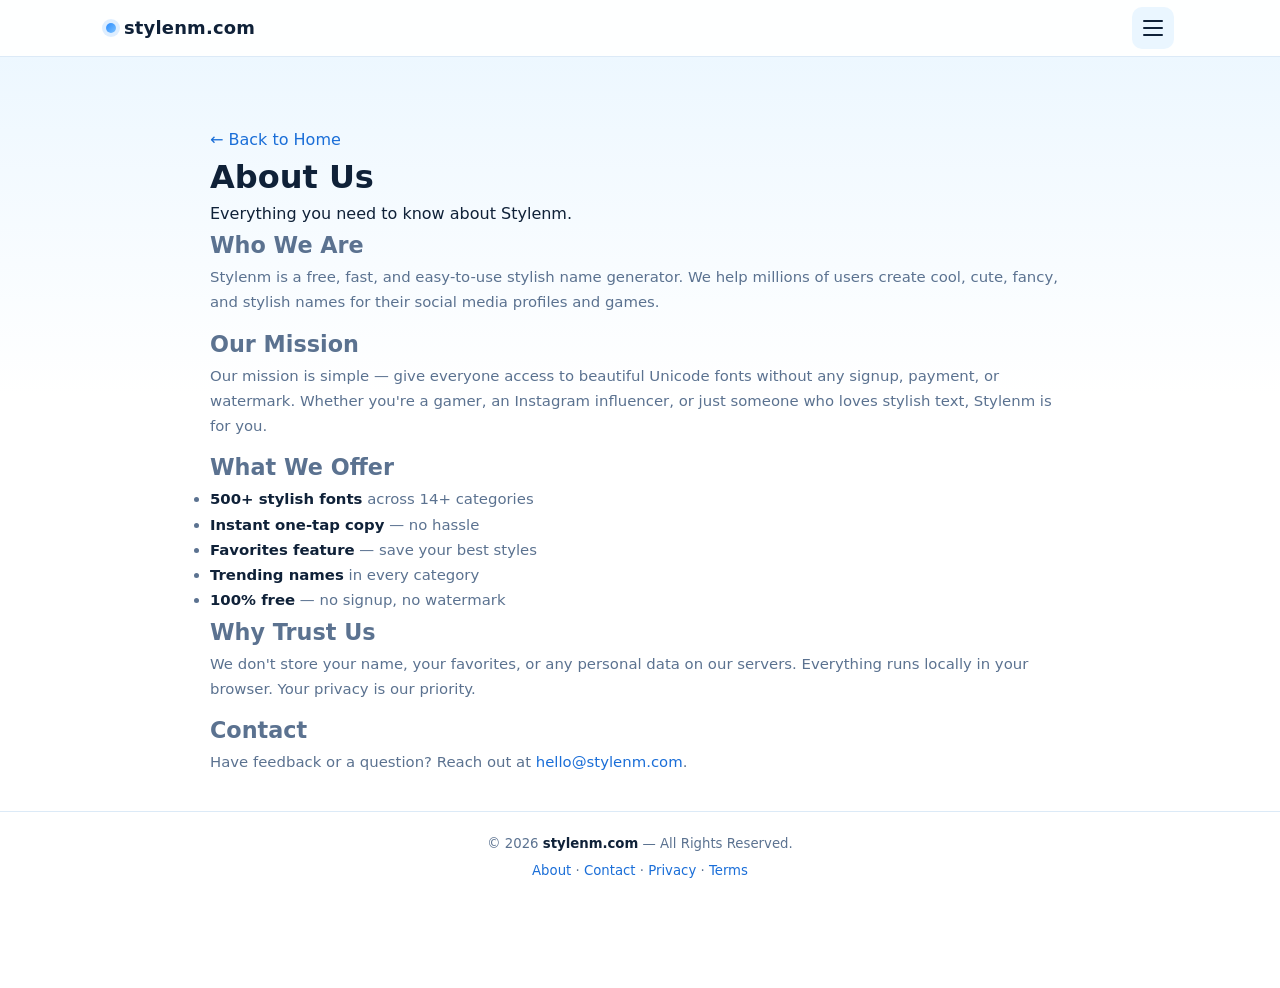
==== about.html @ ccd1859b "Create about.html" ====
<!DOCTYPE html>
<html lang="en">
<head>
<meta charset="UTF-8">
<meta name="viewport" content="width=device-width, initial-scale=1, viewport-fit=cover">
<title>About Us — Stylenm.com</title>
<meta name="description" content="Learn about Stylenm — a free stylish name generator for Instagram, Free Fire, PUBG and gaming.">
<meta name="theme-color" content="#eaf6ff">
<link rel="canonical" href="https://stylenm.com/about.html">
<link rel="stylesheet" href="style.css">
</head>
<body class="page-body">

<header class="nav" id="nav">
  <div class="nav-inner">
    <a class="brand" href="index.html">
      <span class="brand-dot"></span><span id="brandName">stylenm.com</span>
    </a>
    <button class="menu-btn" id="menuBtn" aria-label="Open menu" aria-expanded="false">
      <span></span><span></span><span></span>
    </button>
  </div>
  <nav class="drawer" id="drawer" hidden>
    <a href="about.html">About Us</a>
    <a href="contact.html">Contact</a>
    <a href="privacy.html">Privacy Policy</a>
    <a href="terms.html">Terms &amp; Conditions</a>
    <a href="index.html#faq">FAQ</a>
  </nav>
</header>

<main class="page-wrap">
  <a class="back-link" href="index.html">← Back to Home</a>

  <h1 class="page-title">About Us</h1>
  <p class="page-sub">Everything you need to know about Stylenm.</p>

  <div class="prose page-prose">
    <h2>Who We Are</h2>
    <p>Stylenm is a free, fast, and easy-to-use stylish name generator. We help millions of users create cool, cute, fancy, and stylish names for their social media profiles and games.</p>

    <h2>Our Mission</h2>
    <p>Our mission is simple — give everyone access to beautiful Unicode fonts without any signup, payment, or watermark. Whether you're a gamer, an Instagram influencer, or just someone who loves stylish text, Stylenm is for you.</p>

    <h2>What We Offer</h2>
    <ul class="prose-list">
      <li><strong>500+ stylish fonts</strong> across 14+ categories</li>
      <li><strong>Instant one-tap copy</strong> — no hassle</li>
      <li><strong>Favorites feature</strong> — save your best styles</li>
      <li><strong>Trending names</strong> in every category</li>
      <li><strong>100% free</strong> — no signup, no watermark</li>
    </ul>

    <h2>Why Trust Us</h2>
    <p>We don't store your name, your favorites, or any personal data on our servers. Everything runs locally in your browser. Your privacy is our priority.</p>

    <h2>Contact</h2>
    <p>Have feedback or a question? Reach out at <a href="mailto:hello@stylenm.com">hello@stylenm.com</a>.</p>
  </div>
</main>

<footer class="footer">
  <p>© <span id="year"></span> <strong>stylenm.com</strong> — All Rights Reserved.</p>
  <p class="foot-links">
    <a href="about.html">About</a> · <a href="contact.html">Contact</a> ·
    <a href="privacy.html">Privacy</a> · <a href="terms.html">Terms</a>
  </p>
</footer>

<script>
  document.getElementById('year').textContent = new Date().getFullYear();
  const menuBtn = document.getElementById('menuBtn');
  const drawer = document.getElementById('drawer');
  menuBtn.addEventListener('click', () => {
    const open = menuBtn.getAttribute('aria-expanded') === 'true';
    menuBtn.setAttribute('aria-expanded', String(!open));
    drawer.hidden = open;
  });
</script>
</body>
</html>
---- style.css ----
/* ========== RESET & THEME ========== */
*,*::before,*::after{box-sizing:border-box;margin:0;padding:0}
:root{
  --sky:#eaf6ff;
  --sky-2:#d6ecff;
  --blue:#2b8cff;
  --blue-dark:#1a6ed8;
  --ink:#0f2138;
  --muted:#5b7290;
  --card:#ffffff;
  --line:#dceaf7;
  --shadow:0 2px 10px rgba(43,140,255,.08);
  --radius:14px;
  --nav-h:56px;
  --cat-h:52px;
  --bottom-h:64px;
}
html{scroll-behavior:smooth;-webkit-text-size-adjust:100%}
body{
  font-family:'Segoe UI',system-ui,-apple-system,'Helvetica Neue',Arial,sans-serif;
  background:linear-gradient(180deg,var(--sky) 0%,#ffffff 40%);
  color:var(--ink);
  line-height:1.55;
  padding-top:calc(var(--nav-h) + var(--cat-h));
  padding-bottom:calc(var(--bottom-h) + 16px);
  min-height:100vh;
  overflow-x:hidden;
}
img{max-width:100%;display:block}
a{color:var(--blue-dark);text-decoration:none}
a:hover{text-decoration:underline}
button{font:inherit;cursor:pointer;border:none;background:none;color:inherit}

/* ========== NAVBAR ========== */
.nav{
  position:fixed;top:0;left:0;right:0;z-index:50;
  background:rgba(255,255,255,.92);
  backdrop-filter:blur(10px);
  -webkit-backdrop-filter:blur(10px);
  border-bottom:1px solid var(--line);
}
.nav-inner{
  height:var(--nav-h);
  max-width:1100px;margin:0 auto;padding:0 16px;
  display:flex;align-items:center;justify-content:space-between;
}
.brand{
  display:flex;align-items:center;gap:8px;
  font-weight:800;font-size:1.12rem;letter-spacing:.2px;
  color:var(--ink);
}
.brand:hover{text-decoration:none}
.brand-dot{
  width:10px;height:10px;border-radius:50%;
  background:linear-gradient(135deg,var(--blue),#7cc2ff);
  box-shadow:0 0 0 4px rgba(43,140,255,.15);
}
.menu-btn{
  width:42px;height:42px;border-radius:10px;
  display:flex;flex-direction:column;justify-content:center;align-items:center;gap:5px;
  background:var(--sky);
}
.menu-btn span{
  display:block;width:20px;height:2px;border-radius:2px;
  background:var(--ink);transition:.25s;
}
.menu-btn[aria-expanded="true"] span:nth-child(1){transform:translateY(7px) rotate(45deg)}
.menu-btn[aria-expanded="true"] span:nth-child(2){opacity:0}
.menu-btn[aria-expanded="true"] span:nth-child(3){transform:translateY(-7px) rotate(-45deg)}

.drawer{
  position:absolute;top:var(--nav-h);right:12px;
  background:#fff;border:1px solid var(--line);border-radius:12px;
  box-shadow:0 8px 24px rgba(15,33,56,.12);
  padding:8px;min-width:190px;
  display:flex;flex-direction:column;
  animation:fadeDown .18s ease;
}
.drawer[hidden]{display:none}
.drawer a{
  padding:10px 12px;border-radius:8px;color:var(--ink);
  font-size:.95rem;font-weight:500;
}
.drawer a:hover{background:var(--sky);text-decoration:none}
@keyframes fadeDown{from{opacity:0;transform:translateY(-6px)}to{opacity:1;transform:none}}

/* ========== CATEGORY BAR ========== */
.catbar{
  position:fixed;top:var(--nav-h);left:0;right:0;z-index:45;
  background:rgba(234,246,255,.95);
  backdrop-filter:blur(8px);
  -webkit-backdrop-filter:blur(8px);
  border-bottom:1px solid var(--line);
  height:var(--cat-h);
  display:flex;align-items:center;gap:10px;
  padding:0 12px;
}
.cat-current{
  display:flex;align-items:center;gap:6px;
  font-size:.82rem;font-weight:700;color:var(--blue-dark);
  white-space:nowrap;flex-shrink:0;
  background:#fff;border:1px solid var(--line);
  padding:4px 10px;border-radius:999px;
}
.pulse{
  width:7px;height:7px;border-radius:50%;background:var(--blue);
  animation:pulse 1.6s ease-in-out infinite;
}
@keyframes pulse{0%,100%{opacity:1;transform:scale(1)}50%{opacity:.4;transform:scale(.7)}}
.cat-scroll{
  display:flex;gap:8px;overflow-x:auto;scroll-behavior:smooth;
  -webkit-overflow-scrolling:touch;
  scrollbar-width:none;
  padding:4px 2px;
  flex:1;
}
.cat-scroll::-webkit-scrollbar{display:none}
.cat-chip{
  flex-shrink:0;
  padding:7px 14px;border-radius:999px;
  background:#fff;border:1px solid var(--line);
  font-size:.85rem;font-weight:600;color:var(--muted);
  white-space:nowrap;transition:.2s;
}
.cat-chip:hover{color:var(--blue-dark);border-color:var(--blue)}
.cat-chip.active{
  background:var(--blue);color:#fff;border-color:var(--blue);
  box-shadow:0 3px 10px rgba(43,140,255,.3);
}

/* ========== MAIN ========== */
main{max-width:900px;margin:0 auto;padding:16px 14px 0}

.hero{
  text-align:center;padding:18px 8px 22px;
}
.hero h1{
  font-size:clamp(1.5rem,5vw,2.1rem);
  font-weight:800;letter-spacing:-.5px;line-height:1.2;
  color:var(--ink);
}
.hero h1 span{
  background:linear-gradient(135deg,var(--blue),#7cc2ff);
  -webkit-background-clip:text;background-clip:text;color:transparent;
}
.hero p{
  margin-top:8px;font-size:.92rem;color:var(--muted);
  max-width:520px;margin-left:auto;margin-right:auto;
}

/* ========== SECTION TITLES ========== */
.sec-title{
  font-size:1.1rem;font-weight:800;color:var(--ink);
  margin:22px 0 12px;padding-left:10px;
  border-left:4px solid var(--blue);line-height:1.2;
}

/* ========== CATEGORY SECTION ========== */
.cat-section{padding:4px 0 12px;scroll-margin-top:calc(var(--nav-h) + var(--cat-h) + 8px)}
.cat-head{
  display:flex;align-items:center;justify-content:space-between;
  gap:10px;margin-bottom:12px;
}
.cat-head h2{
  font-size:1.15rem;font-weight:800;color:var(--ink);
  display:flex;align-items:center;gap:8px;
}
.cat-head h2 .emoji{font-size:1.2rem}
.cat-count{
  font-size:.75rem;font-weight:600;color:var(--muted);
  background:var(--sky);padding:3px 10px;border-radius:999px;
}

/* ========== STYLE GRID ========== */
.style-grid{
  display:grid;grid-template-columns:1fr;gap:10px;
}
.style-card{
  background:var(--card);
  border:1px solid var(--line);
  border-radius:var(--radius);
  padding:12px 12px 10px;
  box-shadow:var(--shadow);
  transition:.18s;
  animation:fadeUp .3s ease both;
}
.style-card:hover{border-color:#b9dcff;transform:translateY(-1px)}
@keyframes fadeUp{from{opacity:0;transform:translateY(8px)}to{opacity:1;transform:none}}

.style-text{
  font-size:1.05rem;line-height:1.5;
  word-break:break-word;overflow-wrap:anywhere;
  color:var(--ink);
  padding:8px 10px;border-radius:10px;
  background:linear-gradient(135deg,#f7fbff,#eef7ff);
  border:1px dashed #cfe5fb;
  min-height:44px;
  display:flex;align-items:center;
  user-select:all;
  -webkit-user-select:all;
}
.style-actions{
  display:flex;gap:8px;margin-top:9px;
}
.act-btn{
  flex:1;
  display:inline-flex;align-items:center;justify-content:center;gap:5px;
  padding:8px 10px;border-radius:9px;
  font-size:.82rem;font-weight:700;
  background:var(--sky);color:var(--blue-dark);
  border:1px solid var(--line);
  transition:.15s;
}
.act-btn:hover{background:var(--sky-2)}
.act-btn.copied{background:#d9f7e3;color:#0f8a3c;border-color:#b7ebc8}
.act-btn.fav{flex:0 0 auto;padding:8px 12px}
.act-btn.fav.on{background:#ffe6ee;color:#e0336e;border-color:#ffc8d8}

/* ========== MORE BUTTON ========== */
.more-wrap{text-align:center;margin-top:12px}
.more-btn{
  display:inline-flex;align-items:center;gap:6px;
  padding:9px 22px;border-radius:999px;
  background:var(--blue);color:#fff;
  font-size:.85rem;font-weight:700;
  box-shadow:0 4px 12px rgba(43,140,255,.3);
  transition:.18s;
}
.more-btn:hover{background:var(--blue-dark);transform:translateY(-1px)}
.more-btn.less{background:#fff;color:var(--blue-dark);border:1px solid var(--blue);box-shadow:none}

/* ========== TRENDING ========== */
.trend-wrap{margin-top:16px}
.trend-title{
  font-size:.9rem;font-weight:800;color:var(--muted);
  text-transform:uppercase;letter-spacing:.6px;
  margin-bottom:8px;display:flex;align-items:center;gap:6px;
}
.trend-grid{display:grid;grid-template-columns:1fr;gap:8px}
.trend-item{
  background:#fff;border:1px solid var(--line);border-radius:11px;
  padding:10px 12px;font-size:.95rem;
  display:flex;align-items:center;justify-content:space-between;gap:8px;
  word-break:break-word;overflow-wrap:anywhere;
  animation:fadeUp .3s ease both;
}
.trend-item .t-txt{flex:1;user-select:all;-webkit-user-select:all}
.trend-item .t-copy{
  flex-shrink:0;width:34px;height:34px;border-radius:9px;
  background:var(--sky);color:var(--blue-dark);
  display:inline-flex;align-items:center;justify-content:center;
  font-size:.9rem;transition:.15s;
}
.trend-item .t-copy:hover{background:var(--sky-2)}
.trend-item .t-copy.copied{background:#d9f7e3;color:#0f8a3c}

/* ========== FAVORITES ========== */
.fav-wrap{margin-top:8px}
.fav-wrap[hidden]{display:none}

/* ========== PAGE BLOCKS ========== */
.page-block{
  margin-top:26px;
  scroll-margin-top:calc(var(--nav-h) + var(--cat-h) + 8px);
}
.prose{font-size:.93rem;color:var(--muted);line-height:1.7}
.prose p{margin-bottom:10px}
.prose strong{color:var(--ink)}

/* ========== FAQ ========== */
.faq-list{display:flex;flex-direction:column;gap:9px}
.faq-item{
  background:#fff;border:1px solid var(--line);border-radius:12px;
  overflow:hidden;box-shadow:var(--shadow);
}
.faq-q{
  width:100%;text-align:left;
  padding:13px 14px;font-size:.92rem;font-weight:700;color:var(--ink);
  display:flex;align-items:center;justify-content:space-between;gap:10px;
}
.faq-q .arrow{
  flex-shrink:0;width:22px;height:22px;border-radius:50%;
  background:var(--sky);color:var(--blue-dark);
  display:inline-flex;align-items:center;justify-content:center;
  font-size:.75rem;transition:.25s;
}
.faq-item.open .faq-q .arrow{transform:rotate(180deg)}
.faq-a{
  max-height:0;overflow:hidden;
  transition:max-height .28s ease,padding .28s ease;
  font-size:.88rem;color:var(--muted);
  padding:0 14px;
}
.faq-item.open .faq-a{max-height:320px;padding:0 14px 13px}

/* ========== WHY GRID ========== */
.why-grid{display:grid;grid-template-columns:1fr;gap:10px}
.why-card{
  background:#fff;border:1px solid var(--line);border-radius:12px;
  padding:13px 14px;box-shadow:var(--shadow);
}
.why-card h3{font-size:.95rem;font-weight:800;margin-bottom:4px;color:var(--ink)}
.why-card p{font-size:.85rem;color:var(--muted)}

/* ========== TIPS ========== */
.tip-list{list-style:none;display:flex;flex-direction:column;gap:8px}
.tip-list li{
  background:#fff;border:1px solid var(--line);border-radius:11px;
  padding:11px 13px;font-size:.88rem;color:var(--muted);
  display:flex;gap:9px;align-items:flex-start;
}
.tip-list li::before{content:"✓";color:var(--blue);font-weight:800;flex-shrink:0}

/* ========== SHARE ========== */
.share-row{display:flex;flex-wrap:wrap;gap:9px}
.share-btn{
  display:inline-flex;align-items:center;gap:7px;
  padding:10px 16px;border-radius:999px;
  font-size:.85rem;font-weight:700;color:#fff;
  background:var(--blue);
  transition:.18s;
}
.share-btn:hover{transform:translateY(-1px);text-decoration:none}
.share-btn.fb{background:#1877f2}
.share-btn.wa{background:#25d366}
.share-btn.tw{background:#0f1419}
.share-btn.ig{background:linear-gradient(45deg,#f09433,#e6683c,#dc2743,#cc2366,#bc1888)}
.share-btn.cp{background:#5b7290}

/* ========== FOOTER ========== */
.footer{
  margin-top:36px;
  padding:22px 16px 26px;
  text-align:center;
  border-top:1px solid var(--line);
  background:#fff;
  font-size:.83rem;color:var(--muted);
}
.footer strong{color:var(--ink)}
.foot-links{margin-top:6px}
.foot-links a{color:var(--blue-dark)}

/* ========== FLOATING BUTTONS ========== */
.fab{
  position:fixed;right:14px;z-index:40;
  width:46px;height:46px;border-radius:50%;
  background:var(--blue);color:#fff;
  font-size:1.15rem;font-weight:700;
  box-shadow:0 6px 18px rgba(43,140,255,.4);
  display:flex;align-items:center;justify-content:center;
  transition:.2s;
}
.fab:hover{transform:translateY(-2px);background:var(--blue-dark)}
.fab-top{bottom:calc(var(--bottom-h) + 74px);opacity:0;pointer-events:none}
.fab-top.show{opacity:1;pointer-events:auto}
.fab-add{bottom:calc(var(--bottom-h) + 20px)}

/* ========== BOTTOM BAR ========== */
.bottom-bar{
  position:fixed;left:0;right:0;bottom:0;z-index:50;
  background:rgba(255,255,255,.96);
  backdrop-filter:blur(12px);
  -webkit-backdrop-filter:blur(12px);
  border-top:1px solid var(--line);
  padding:9px 12px calc(9px + env(safe-area-inset-bottom));
  box-shadow:0 -4px 20px rgba(15,33,56,.06);
}
.bb-inner{
  max-width:900px;margin:0 auto;
  display:flex;gap:9px;align-items:center;
}
.bb-input{
  flex:1;display:flex;align-items:center;gap:8px;
  background:var(--sky);
  border:1.5px solid var(--line);
  border-radius:12px;
  padding:0 10px;height:46px;
  transition:.2s;
}
.bb-input:focus-within{
  border-color:var(--blue);
  background:#fff;
  box-shadow:0 0 0 3px rgba(43,140,255,.12);
}
.bb-icon{font-size:.95rem;color:var(--blue);flex-shrink:0}
.bb-input input{
  flex:1;border:none;background:transparent;outline:none;
  font-size:1rem;color:var(--ink);min-width:0;
  font-weight:600;
}
.bb-input input::placeholder{color:#8aa4c0;font-weight:500}
.bb-clear{
  flex-shrink:0;width:24px;height:24px;border-radius:50%;
  background:#cfe2f5;color:#4a6c8f;
  font-size:.7rem;display:none;
  align-items:center;justify-content:center;
}
.bb-input.has-value .bb-clear{display:inline-flex}
.bb-btn{
  flex-shrink:0;height:46px;padding:0 20px;
  border-radius:12px;
  background:linear-gradient(135deg,var(--blue),#4aa3ff);
  color:#fff;font-size:.92rem;font-weight:800;
  box-shadow:0 4px 14px rgba(43,140,255,.35);
  transition:.18s;
}
.bb-btn:hover{transform:translateY(-1px);box-shadow:0 6px 18px rgba(43,140,255,.45)}
.bb-btn:active{transform:translateY(0)}

/* ========== TOAST ========== */
.toast{
  position:fixed;left:50%;bottom:calc(var(--bottom-h) + 20px);
  transform:translateX(-50%) translateY(20px);
  background:var(--ink);color:#fff;
  padding:10px 20px;border-radius:999px;
  font-size:.85rem;font-weight:600;
  z-index:80;opacity:0;pointer-events:none;
  transition:.28s;
  box-shadow:0 8px 24px rgba(15,33,56,.3);
  white-space:nowrap;max-width:90vw;
}
.toast.show{opacity:1;transform:translateX(-50%) translateY(0)}

/* ========== TABLET ========== */
@media(min-width:600px){
  .style-grid{grid-template-columns:1fr 1fr}
  .trend-grid{grid-template-columns:1fr 1fr}
  .why-grid{grid-template-columns:1fr 1fr}
  .hero p{font-size:1rem}
}

/* ========== DESKTOP ========== */
@media(min-width:900px){
  main{padding:20px 20px 0}
  .style-grid{grid-template-columns:1fr 1fr 1fr}
  .hero{padding:32px 8px 30px}
  .fab{right:calc(50% - 470px)}
}
@media(min-width:1100px){
  .fab{right:calc(50% - 560px)}
}
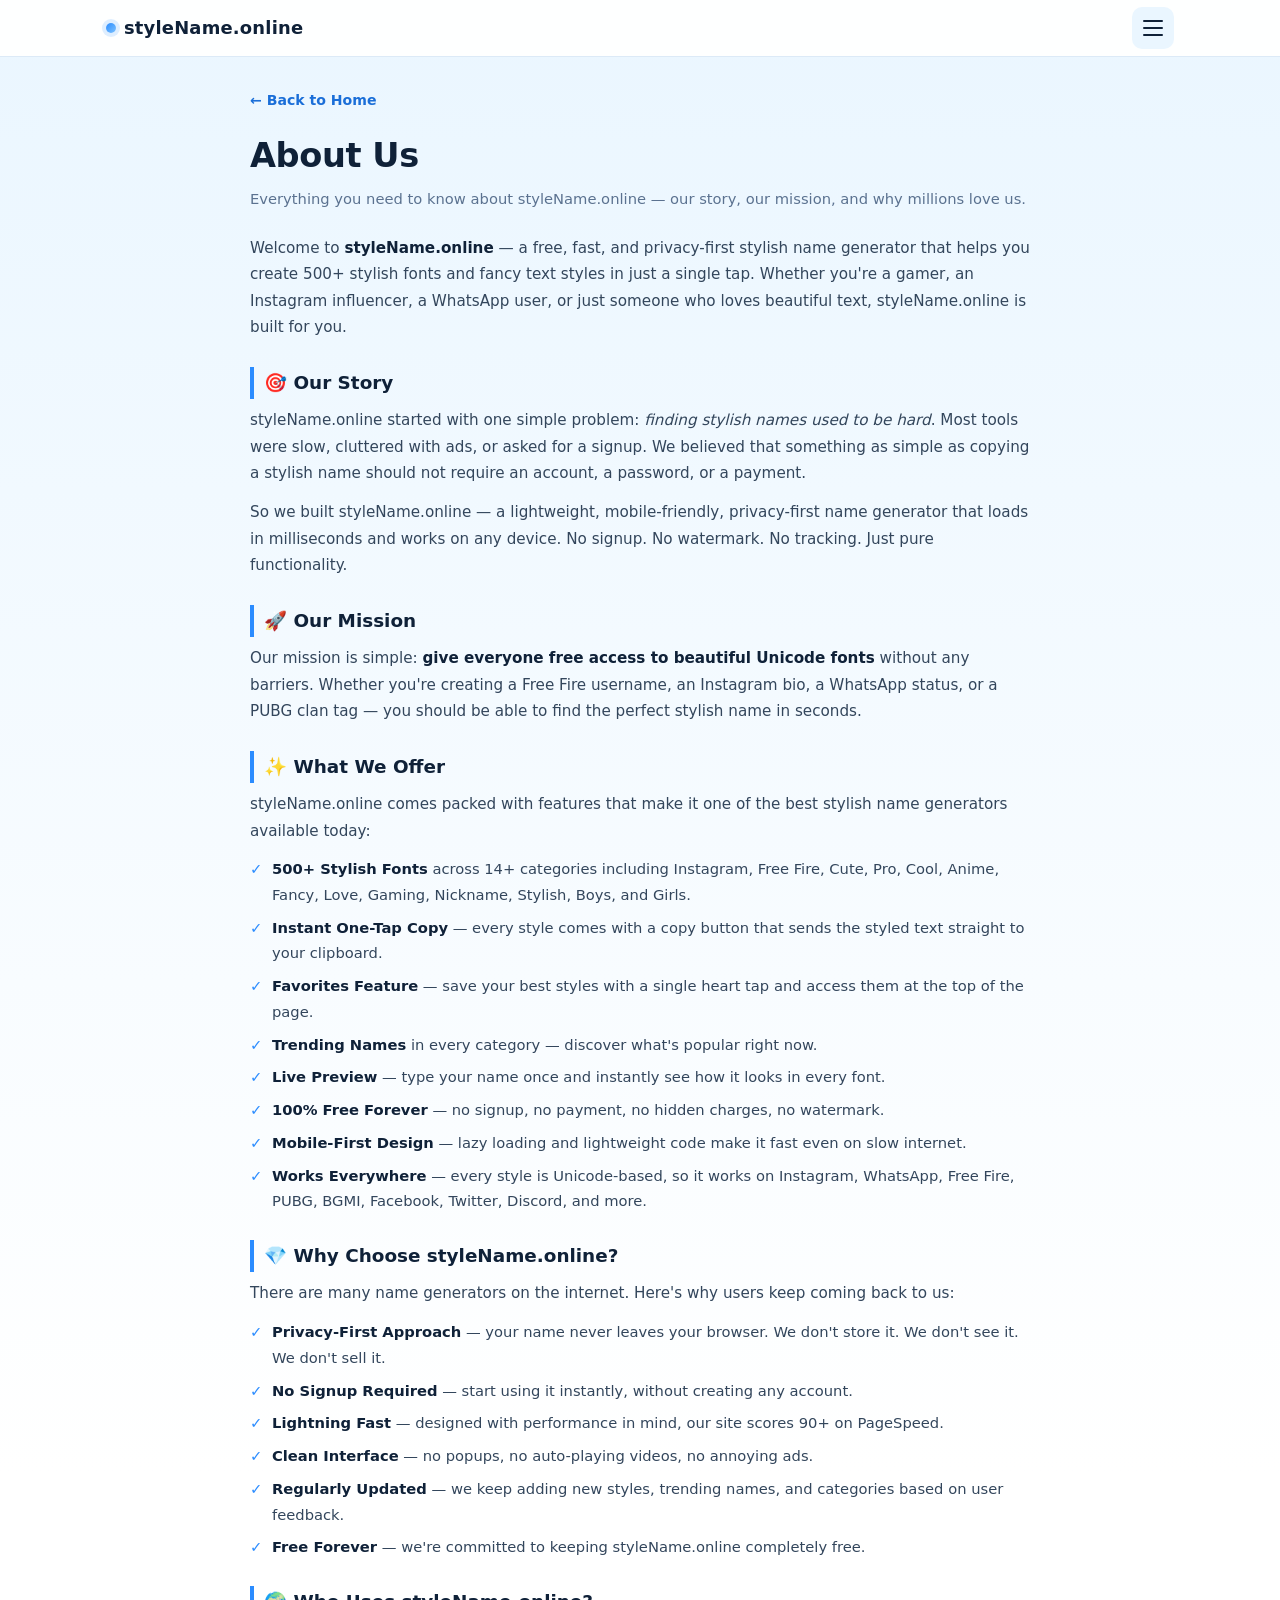
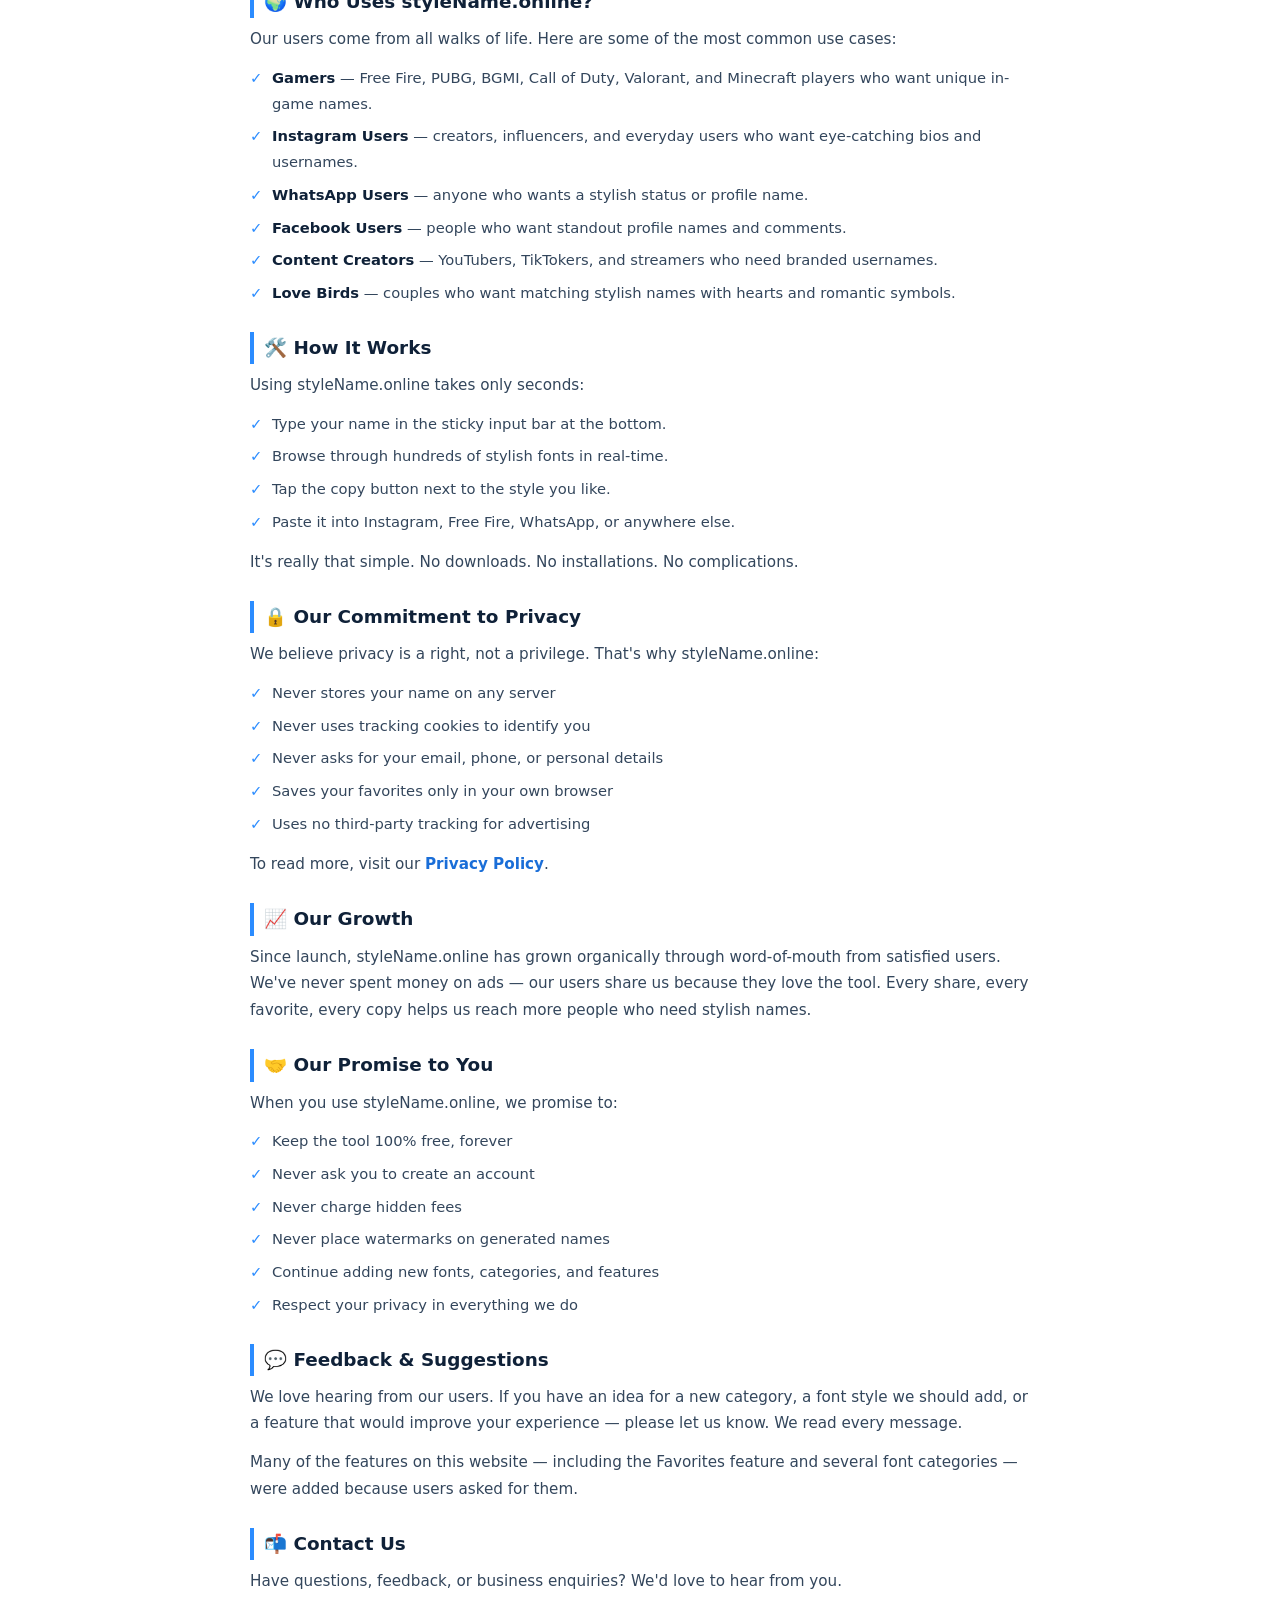
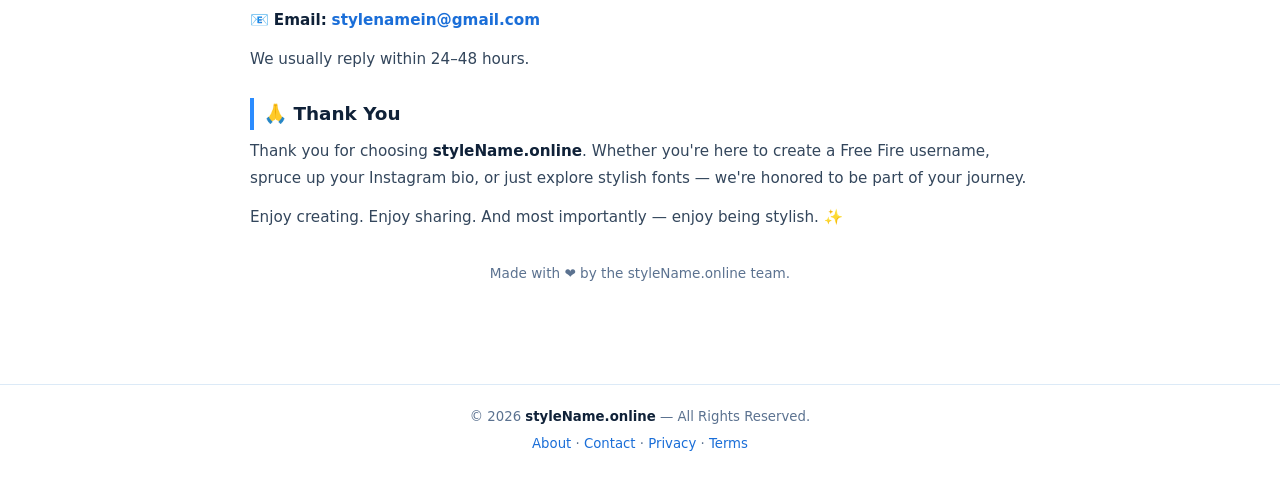
==== commit e97ae921: "Update about.html" ====
--- a/about.html
+++ b/about.html
@@ -3,18 +3,35 @@
 <head>
 <meta charset="UTF-8">
 <meta name="viewport" content="width=device-width, initial-scale=1, viewport-fit=cover">
-<title>About Us — Stylenm.com</title>
-<meta name="description" content="Learn about Stylenm — a free stylish name generator for Instagram, Free Fire, PUBG and gaming.">
+<title>About Us — styleName.online | Free Stylish Name Generator</title>
+<meta name="description" content="Learn about styleName.online — a free, fast and privacy-first stylish name generator for Instagram, Free Fire, PUBG, Gaming and social media. 500+ Unicode fonts, one-tap copy.">
+<meta name="keywords" content="about styleName.online, stylish name generator, free stylish fonts, Instagram name generator, Free Fire name generator, fancy text">
+<meta name="author" content="styleName.online">
+<meta name="robots" content="index, follow">
 <meta name="theme-color" content="#eaf6ff">
-<link rel="canonical" href="https://stylenm.com/about.html">
+<link rel="canonical" href="https://stylename.online/about.html">
+
+<!-- Open Graph -->
+<meta property="og:type" content="website">
+<meta property="og:title" content="About Us — styleName.online">
+<meta property="og:description" content="Learn about styleName.online — a free, fast and privacy-first stylish name generator for Instagram, Free Fire, PUBG and gaming.">
+<meta property="og:url" content="https://stylename.online/about.html">
+<meta property="og:site_name" content="styleName.online">
+
+<!-- Twitter -->
+<meta name="twitter:card" content="summary">
+<meta name="twitter:title" content="About Us — styleName.online">
+<meta name="twitter:description" content="Learn about styleName.online — a free, fast and privacy-first stylish name generator.">
+
 <link rel="stylesheet" href="style.css">
 </head>
 <body class="page-body">
 
+<!-- ============ NAVBAR ============ -->
 <header class="nav" id="nav">
   <div class="nav-inner">
     <a class="brand" href="index.html">
-      <span class="brand-dot"></span><span id="brandName">stylenm.com</span>
+      <span class="brand-dot"></span><span id="brandName">styleName.online</span>
     </a>
     <button class="menu-btn" id="menuBtn" aria-label="Open menu" aria-expanded="false">
       <span></span><span></span><span></span>
@@ -29,38 +46,167 @@
   </nav>
 </header>
 
+<!-- ============ MAIN ============ -->
 <main class="page-wrap">
   <a class="back-link" href="index.html">← Back to Home</a>
 
   <h1 class="page-title">About Us</h1>
-  <p class="page-sub">Everything you need to know about Stylenm.</p>
+  <p class="page-sub">Everything you need to know about styleName.online — our story, our mission, and why millions love us.</p>
 
   <div class="prose page-prose">
-    <h2>Who We Are</h2>
-    <p>Stylenm is a free, fast, and easy-to-use stylish name generator. We help millions of users create cool, cute, fancy, and stylish names for their social media profiles and games.</p>
-
-    <h2>Our Mission</h2>
-    <p>Our mission is simple — give everyone access to beautiful Unicode fonts without any signup, payment, or watermark. Whether you're a gamer, an Instagram influencer, or just someone who loves stylish text, Stylenm is for you.</p>
-
-    <h2>What We Offer</h2>
-    <ul class="prose-list">
-      <li><strong>500+ stylish fonts</strong> across 14+ categories</li>
-      <li><strong>Instant one-tap copy</strong> — no hassle</li>
-      <li><strong>Favorites feature</strong> — save your best styles</li>
-      <li><strong>Trending names</strong> in every category</li>
-      <li><strong>100% free</strong> — no signup, no watermark</li>
-    </ul>
-
-    <h2>Why Trust Us</h2>
-    <p>We don't store your name, your favorites, or any personal data on our servers. Everything runs locally in your browser. Your privacy is our priority.</p>
-
-    <h2>Contact</h2>
-    <p>Have feedback or a question? Reach out at <a href="mailto:hello@stylenm.com">hello@stylenm.com</a>.</p>
+
+    <p>
+      Welcome to <strong>styleName.online</strong> — a free, fast, and privacy-first stylish 
+      name generator that helps you create 500+ stylish fonts and fancy text styles in 
+      just a single tap. Whether you're a gamer, an Instagram influencer, a WhatsApp user, 
+      or just someone who loves beautiful text, styleName.online is built for you.
+    </p>
+
+    <h2>🎯 Our Story</h2>
+    <p>
+      styleName.online started with one simple problem: <em>finding stylish names used to 
+      be hard</em>. Most tools were slow, cluttered with ads, or asked for a signup. We 
+      believed that something as simple as copying a stylish name should not require an 
+      account, a password, or a payment.
+    </p>
+    <p>
+      So we built styleName.online — a lightweight, mobile-friendly, privacy-first name 
+      generator that loads in milliseconds and works on any device. No signup. No 
+      watermark. No tracking. Just pure functionality.
+    </p>
+
+    <h2>🚀 Our Mission</h2>
+    <p>
+      Our mission is simple: <strong>give everyone free access to beautiful Unicode fonts</strong> 
+      without any barriers. Whether you're creating a Free Fire username, an Instagram bio, 
+      a WhatsApp status, or a PUBG clan tag — you should be able to find the perfect stylish 
+      name in seconds.
+    </p>
+
+    <h2>✨ What We Offer</h2>
+    <p>styleName.online comes packed with features that make it one of the best stylish name generators available today:</p>
+    <ul class="prose-list">
+      <li><strong>500+ Stylish Fonts</strong> across 14+ categories including Instagram, Free Fire, Cute, Pro, Cool, Anime, Fancy, Love, Gaming, Nickname, Stylish, Boys, and Girls.</li>
+      <li><strong>Instant One-Tap Copy</strong> — every style comes with a copy button that sends the styled text straight to your clipboard.</li>
+      <li><strong>Favorites Feature</strong> — save your best styles with a single heart tap and access them at the top of the page.</li>
+      <li><strong>Trending Names</strong> in every category — discover what's popular right now.</li>
+      <li><strong>Live Preview</strong> — type your name once and instantly see how it looks in every font.</li>
+      <li><strong>100% Free Forever</strong> — no signup, no payment, no hidden charges, no watermark.</li>
+      <li><strong>Mobile-First Design</strong> — lazy loading and lightweight code make it fast even on slow internet.</li>
+      <li><strong>Works Everywhere</strong> — every style is Unicode-based, so it works on Instagram, WhatsApp, Free Fire, PUBG, BGMI, Facebook, Twitter, Discord, and more.</li>
+    </ul>
+
+    <h2>💎 Why Choose styleName.online?</h2>
+    <p>There are many name generators on the internet. Here's why users keep coming back to us:</p>
+    <ul class="prose-list">
+      <li><strong>Privacy-First Approach</strong> — your name never leaves your browser. We don't store it. We don't see it. We don't sell it.</li>
+      <li><strong>No Signup Required</strong> — start using it instantly, without creating any account.</li>
+      <li><strong>Lightning Fast</strong> — designed with performance in mind, our site scores 90+ on PageSpeed.</li>
+      <li><strong>Clean Interface</strong> — no popups, no auto-playing videos, no annoying ads.</li>
+      <li><strong>Regularly Updated</strong> — we keep adding new styles, trending names, and categories based on user feedback.</li>
+      <li><strong>Free Forever</strong> — we're committed to keeping styleName.online completely free.</li>
+    </ul>
+
+    <h2>🌍 Who Uses styleName.online?</h2>
+    <p>Our users come from all walks of life. Here are some of the most common use cases:</p>
+    <ul class="prose-list">
+      <li><strong>Gamers</strong> — Free Fire, PUBG, BGMI, Call of Duty, Valorant, and Minecraft players who want unique in-game names.</li>
+      <li><strong>Instagram Users</strong> — creators, influencers, and everyday users who want eye-catching bios and usernames.</li>
+      <li><strong>WhatsApp Users</strong> — anyone who wants a stylish status or profile name.</li>
+      <li><strong>Facebook Users</strong> — people who want standout profile names and comments.</li>
+      <li><strong>Content Creators</strong> — YouTubers, TikTokers, and streamers who need branded usernames.</li>
+      <li><strong>Love Birds</strong> — couples who want matching stylish names with hearts and romantic symbols.</li>
+    </ul>
+
+    <h2>🛠️ How It Works</h2>
+    <p>Using styleName.online takes only seconds:</p>
+    <ul class="prose-list">
+      <li>Type your name in the sticky input bar at the bottom.</li>
+      <li>Browse through hundreds of stylish fonts in real-time.</li>
+      <li>Tap the copy button next to the style you like.</li>
+      <li>Paste it into Instagram, Free Fire, WhatsApp, or anywhere else.</li>
+    </ul>
+    <p>
+      It's really that simple. No downloads. No installations. No complications.
+    </p>
+
+    <h2>🔒 Our Commitment to Privacy</h2>
+    <p>
+      We believe privacy is a right, not a privilege. That's why styleName.online:
+    </p>
+    <ul class="prose-list">
+      <li>Never stores your name on any server</li>
+      <li>Never uses tracking cookies to identify you</li>
+      <li>Never asks for your email, phone, or personal details</li>
+      <li>Saves your favorites only in your own browser</li>
+      <li>Uses no third-party tracking for advertising</li>
+    </ul>
+    <p>
+      To read more, visit our <a href="privacy.html">Privacy Policy</a>.
+    </p>
+
+    <h2>📈 Our Growth</h2>
+    <p>
+      Since launch, styleName.online has grown organically through word-of-mouth from 
+      satisfied users. We've never spent money on ads — our users share us because they 
+      love the tool. Every share, every favorite, every copy helps us reach more people 
+      who need stylish names.
+    </p>
+
+    <h2>🤝 Our Promise to You</h2>
+    <p>When you use styleName.online, we promise to:</p>
+    <ul class="prose-list">
+      <li>Keep the tool 100% free, forever</li>
+      <li>Never ask you to create an account</li>
+      <li>Never charge hidden fees</li>
+      <li>Never place watermarks on generated names</li>
+      <li>Continue adding new fonts, categories, and features</li>
+      <li>Respect your privacy in everything we do</li>
+    </ul>
+
+    <h2>💬 Feedback &amp; Suggestions</h2>
+    <p>
+      We love hearing from our users. If you have an idea for a new category, a font style 
+      we should add, or a feature that would improve your experience — please let us know. 
+      We read every message.
+    </p>
+    <p>
+      Many of the features on this website — including the Favorites feature and several 
+      font categories — were added because users asked for them.
+    </p>
+
+    <h2>📬 Contact Us</h2>
+    <p>
+      Have questions, feedback, or business enquiries? We'd love to hear from you.
+    </p>
+    <p>
+      📧 <strong>Email:</strong> 
+      <a href="mailto:stylenamein@gmail.com">stylenamein@gmail.com</a>
+    </p>
+    <p>
+      We usually reply within 24–48 hours.
+    </p>
+
+    <h2>🙏 Thank You</h2>
+    <p>
+      Thank you for choosing <strong>styleName.online</strong>. Whether you're here to 
+      create a Free Fire username, spruce up your Instagram bio, or just explore stylish 
+      fonts — we're honored to be part of your journey.
+    </p>
+    <p>
+      Enjoy creating. Enjoy sharing. And most importantly — enjoy being stylish. ✨
+    </p>
+
+    <p style="margin-top:32px;font-size:.85rem;color:#5b7290;text-align:center;">
+      Made with ❤️ by the styleName.online team.
+    </p>
+
   </div>
 </main>
 
+<!-- ============ FOOTER ============ -->
 <footer class="footer">
-  <p>© <span id="year"></span> <strong>stylenm.com</strong> — All Rights Reserved.</p>
+  <p>© <span id="year"></span> <strong>styleName.online</strong> — All Rights Reserved.</p>
   <p class="foot-links">
     <a href="about.html">About</a> · <a href="contact.html">Contact</a> ·
     <a href="privacy.html">Privacy</a> · <a href="terms.html">Terms</a>
--- a/style.css
+++ b/style.css
@@ -439,3 +439,117 @@
 @media(min-width:1100px){
   .fab{right:calc(50% - 560px)}
 }
+
+
+/* ========== PAGE STYLES (about, contact, privacy, terms) ========== */
+.page-body {
+  padding-top: var(--nav-h);
+  padding-bottom: 0;
+}
+.page-wrap {
+  max-width: 820px;
+  margin: 0 auto;
+  padding: 24px 18px 40px;
+}
+.back-link {
+  display: inline-block;
+  font-size: .88rem;
+  font-weight: 600;
+  color: var(--blue-dark);
+  margin-bottom: 18px;
+}
+.back-link:hover { text-decoration: none; opacity: .8; }
+
+.page-title {
+  font-size: clamp(1.6rem, 5vw, 2.1rem);
+  font-weight: 800;
+  color: var(--ink);
+  margin-bottom: 6px;
+  letter-spacing: -.4px;
+}
+.page-sub {
+  font-size: .92rem;
+  color: var(--muted);
+  margin-bottom: 24px;
+}
+.page-prose {
+  font-size: .95rem;
+  line-height: 1.75;
+  color: #33465c;
+}
+.page-prose h2 {
+  font-size: 1.15rem;
+  font-weight: 800;
+  color: var(--ink);
+  margin: 26px 0 8px;
+  padding-left: 10px;
+  border-left: 4px solid var(--blue);
+}
+.page-prose h2:first-child { margin-top: 0; }
+.page-prose p { margin-bottom: 12px; }
+.page-prose a { color: var(--blue-dark); font-weight: 600; }
+.page-prose strong { color: var(--ink); }
+
+.prose-list {
+  list-style: none;
+  padding: 0;
+  margin: 8px 0 14px;
+  display: flex;
+  flex-direction: column;
+  gap: 7px;
+}
+.prose-list li {
+  position: relative;
+  padding-left: 22px;
+  font-size: .92rem;
+  color: #33465c;
+}
+.prose-list li::before {
+  content: "✓";
+  position: absolute;
+  left: 0;
+  color: var(--blue);
+  font-weight: 800;
+}
+
+/* Contact cards */
+.contact-cards {
+  display: grid;
+  grid-template-columns: 1fr;
+  gap: 12px;
+  margin: 18px 0 24px;
+}
+.contact-card {
+  background: #fff;
+  border: 1px solid var(--line);
+  border-radius: 14px;
+  padding: 18px 16px;
+  text-align: center;
+  box-shadow: var(--shadow);
+  transition: .2s;
+}
+.contact-card:hover {
+  transform: translateY(-2px);
+  border-color: #b9dcff;
+}
+.contact-icon {
+  font-size: 1.6rem;
+  margin-bottom: 6px;
+}
+.contact-card h3 {
+  font-size: .98rem;
+  font-weight: 800;
+  color: var(--ink);
+  margin-bottom: 4px;
+}
+.contact-card p {
+  font-size: .86rem;
+  color: var(--muted);
+  margin: 0;
+}
+.contact-card a { color: var(--blue-dark); font-weight: 600; }
+
+@media (min-width: 600px) {
+  .contact-cards { grid-template-columns: 1fr 1fr 1fr; }
+  .page-wrap { padding: 32px 20px 50px; }
+}
